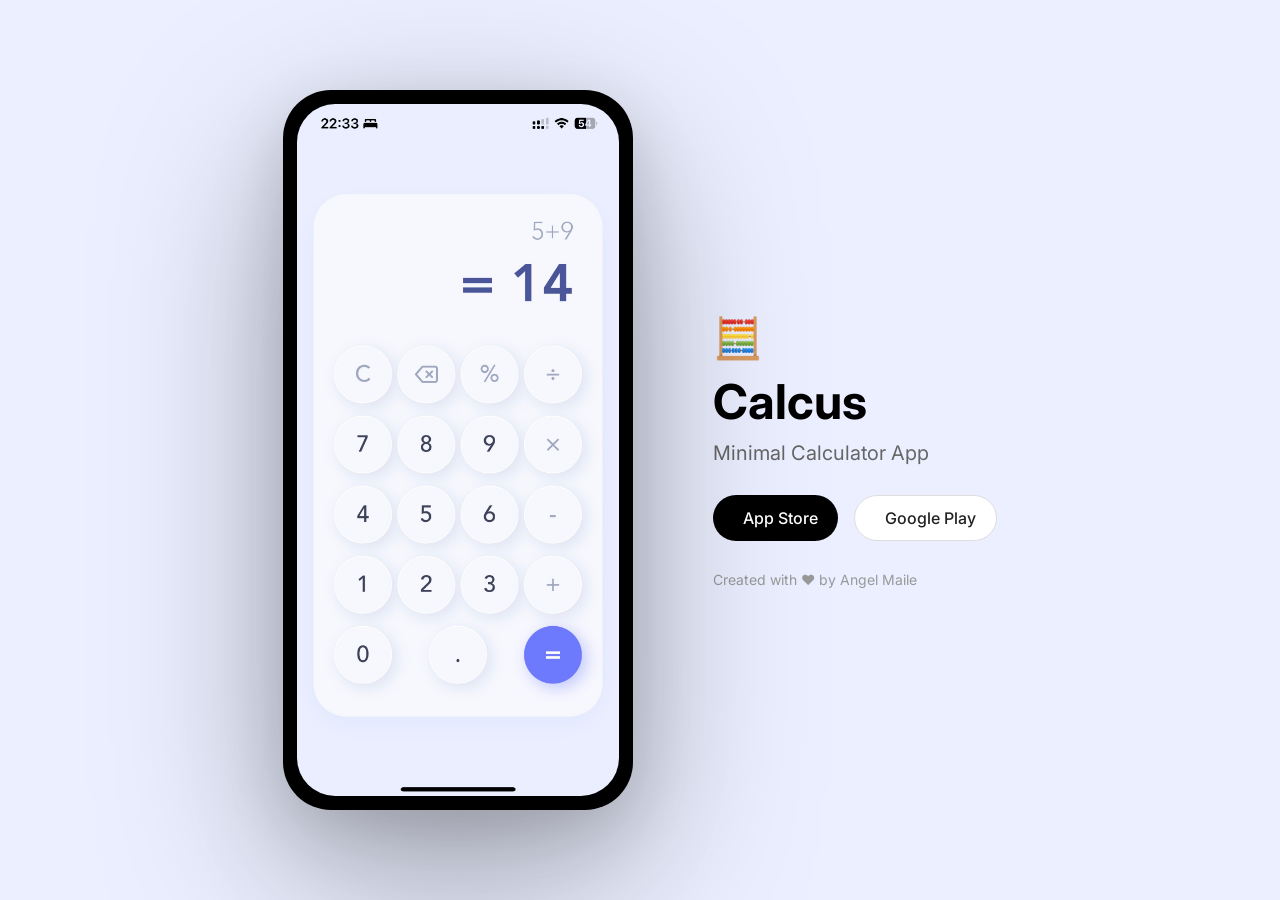
==== calcus.html @ 5a6b159a "V2" ====
<!DOCTYPE html>
<html lang="en">
<head>
    <meta charset="UTF-8" />
    <meta name="viewport" content="width=device-width, initial-scale=1.0" />
    <title>Your App Name</title>
    <link rel="stylesheet" href="calcus.css" />
</head>

<body>
    <div class="container">

        <!-- PHONE MOCKUP SECTION -->
        <div class="phone-wrapper">
            <div class="phone">
                <!-- Replace this with your own image -->
                <img src="calcus.png" alt="App Screenshot" class="phone-image">
            </div>
        </div>

        <!-- TEXT SECTION -->
        <div class="text-section">
            <div class="logo-icon">🧮</div>
            <h1 class="title">Calcus</h1>
            <p class="subtitle">Minimal Calculator App</p>

            <div class="buttons">
                <a href="#" class="store-btn black">
                    <img src="apple.svg" alt="">
                    App Store
                </a>
                <a href="#" class="store-btn white">
                    <img src="google.svg" alt="">
                    Google Play
                </a>
            </div>

            <p class="footer">Created with ❤️ by Angel Maile</p>
        </div>

    </div>
</body>
</html>
---- calcus.css ----
@import url('https://fonts.googleapis.com/css2?family=Inter:wght@300;400;600;700&display=swap');

* {
    margin: 0;
    padding: 0;
    box-sizing: border-box;
    font-family: "Inter", sans-serif;
}

body {
    background: #ebefff;
    display: flex;
    justify-content: center;
    align-items: center;
    min-height: 100vh;
    padding: 40px;
}

.container {
    display: flex;
    align-items: center;
    gap: 80px;
    max-width: 1300px;
}

/* PHONE MOCKUP (FIXED) */
.phone-wrapper {
    display: flex;
    justify-content: center;
    align-items: center;
    filter: drop-shadow(0 60px 90px rgba(0, 0, 0, 0.30))
            drop-shadow(0 20px 30px rgba(0, 0, 0, 0.15));
}



.phone {
    width: 350px;                 /* wider & more realistic */
    height: 720px;                /* taller = like modern phones */
    background: #000;
    border-radius: 48px;          /* smoother curve like your screenshot */
    padding: 14px;                /* even bezel */
    overflow: hidden;
    display: flex;
    justify-content: center;
    align-items: center;
}

.phone-image {
    width: 100%;
    height: 100%;
    object-fit: cover;            /* your screenshot fills correctly */
    border-radius: 38px;          /* matches inner screen radius */
}


/* RIGHT SIDE TEXT */
.text-section {
    max-width: 420px;
}

.logo-icon {
    font-size: 40px;
    margin-bottom: 10px;
}

.title {
    font-size: 48px;
    font-weight: 700;
}

.subtitle {
    margin-top: 10px;
    font-size: 20px;
    color: #666;
}

.buttons {
    display: flex;
    gap: 16px;
    margin: 30px 0;
}

.store-btn {
    display: flex;
    align-items: center;
    gap: 10px;
    padding: 12px 20px;
    border-radius: 30px;
    text-decoration: none;
    font-weight: 500;
    transition: 0.2s;
    font-size: 16px;
}

.store-btn img {
    height: 20px;
}

.store-btn.black {
    background: #000;
    color: white;
}

.store-btn.white {
    background: white;
    border: 1px solid #ddd;
    color: #222;
}

.store-btn:hover {
    transform: scale(1.03);
}

.footer {
    margin-top: 10px;
    color: #999;
    font-size: 14px;
}

/* RESPONSIVE */
@media (max-width: 900px) {
    .container {
        flex-direction: column;
        text-align: center;
        gap: 40px;
    }
}
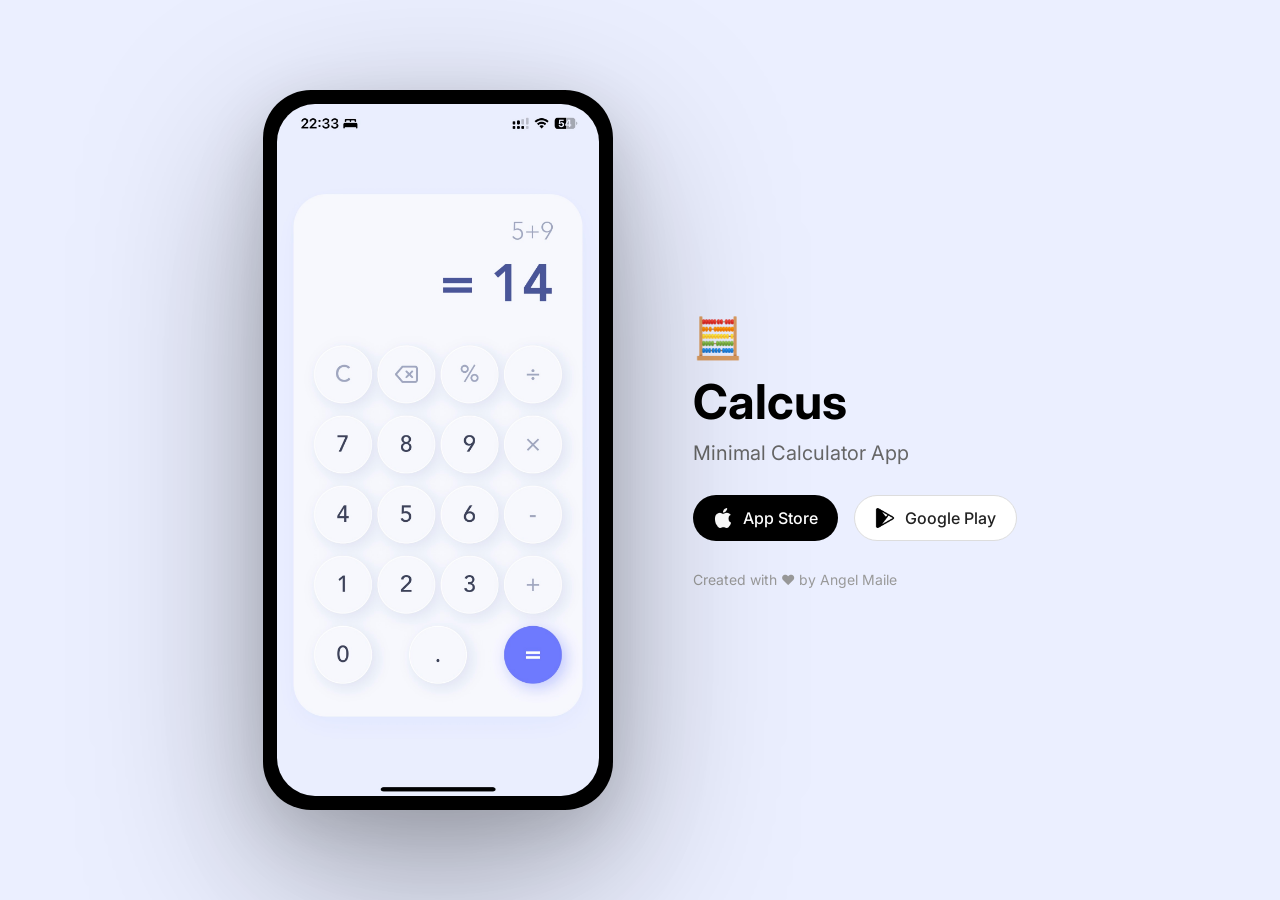
==== commit 1da11a24: "icon" ====
--- a/calcus.html
+++ b/calcus.html
@@ -26,11 +26,11 @@
 
             <div class="buttons">
                 <a href="#" class="store-btn black">
-                    <img src="apple.svg" alt="">
+                    <img src="apple.png" alt="">
                     App Store
                 </a>
                 <a href="#" class="store-btn white">
-                    <img src="google.svg" alt="">
+                    <img src="google.png" alt="">
                     Google Play
                 </a>
             </div>
